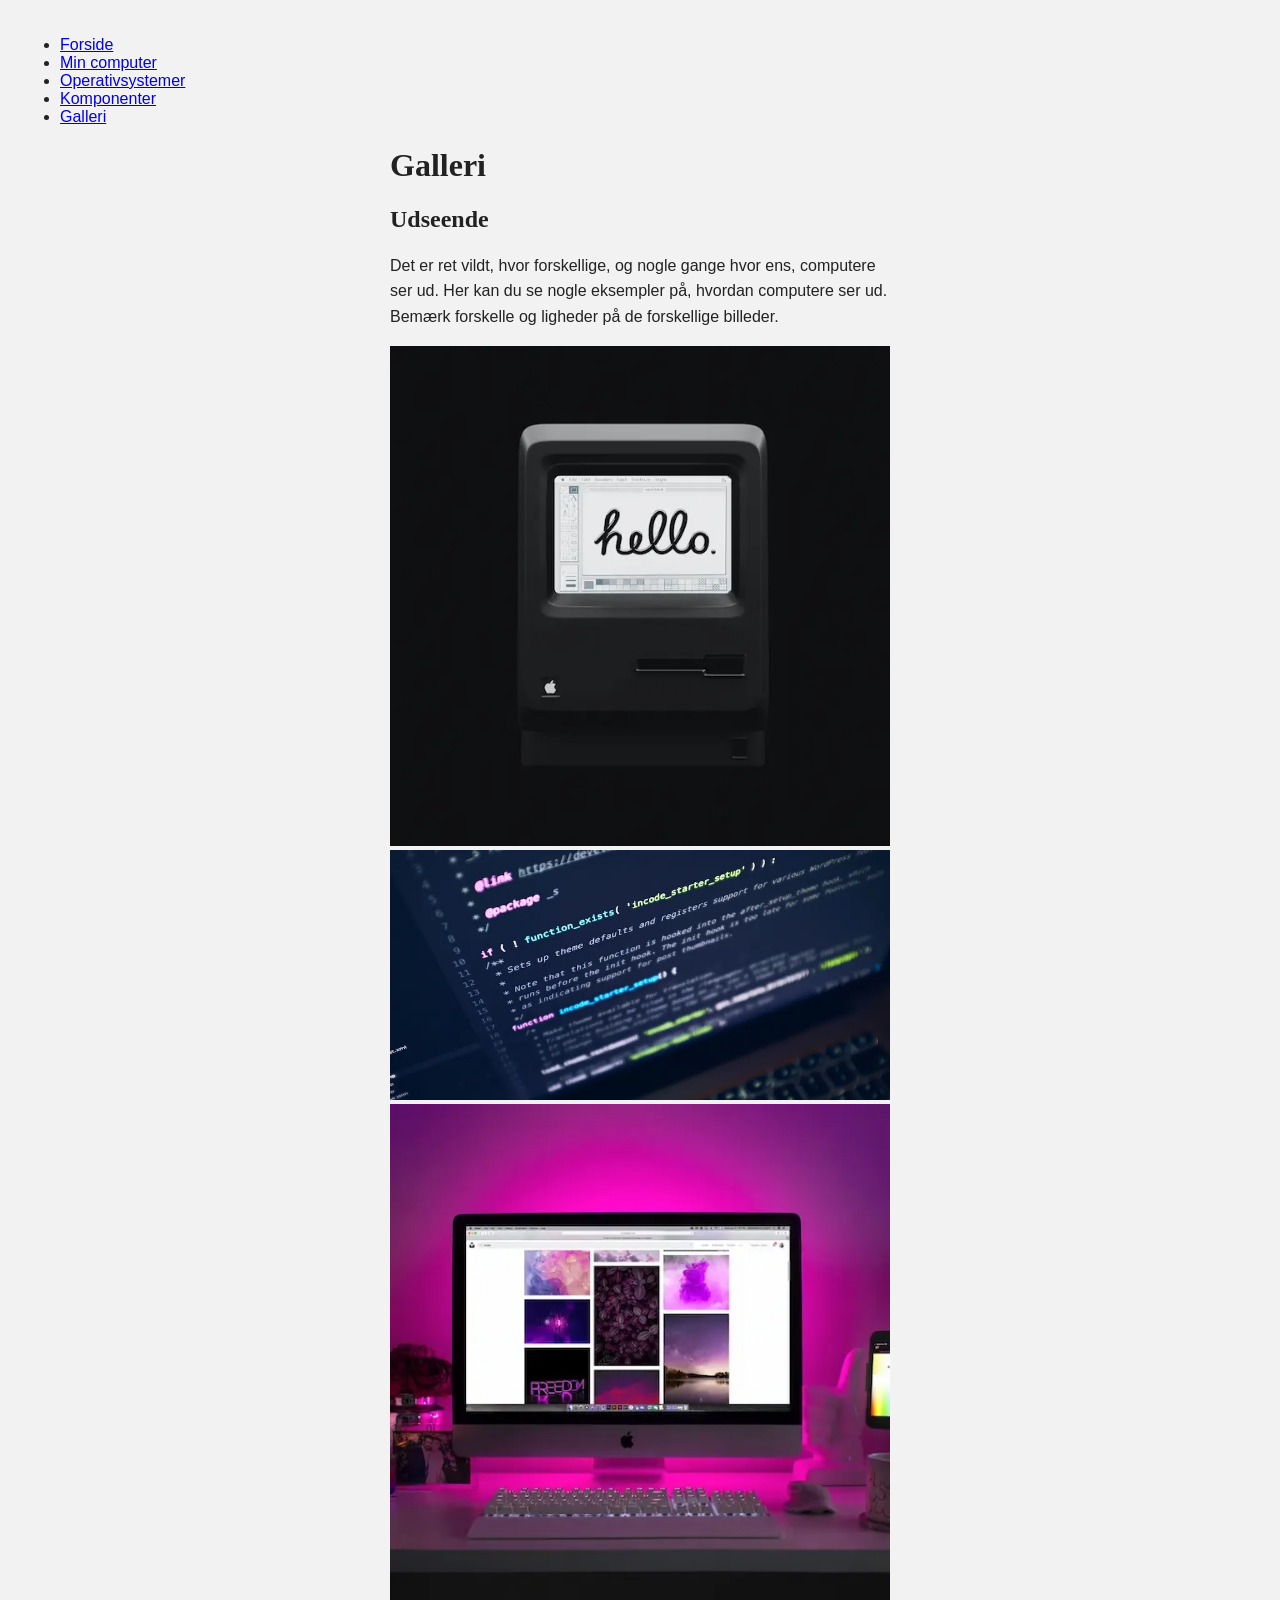
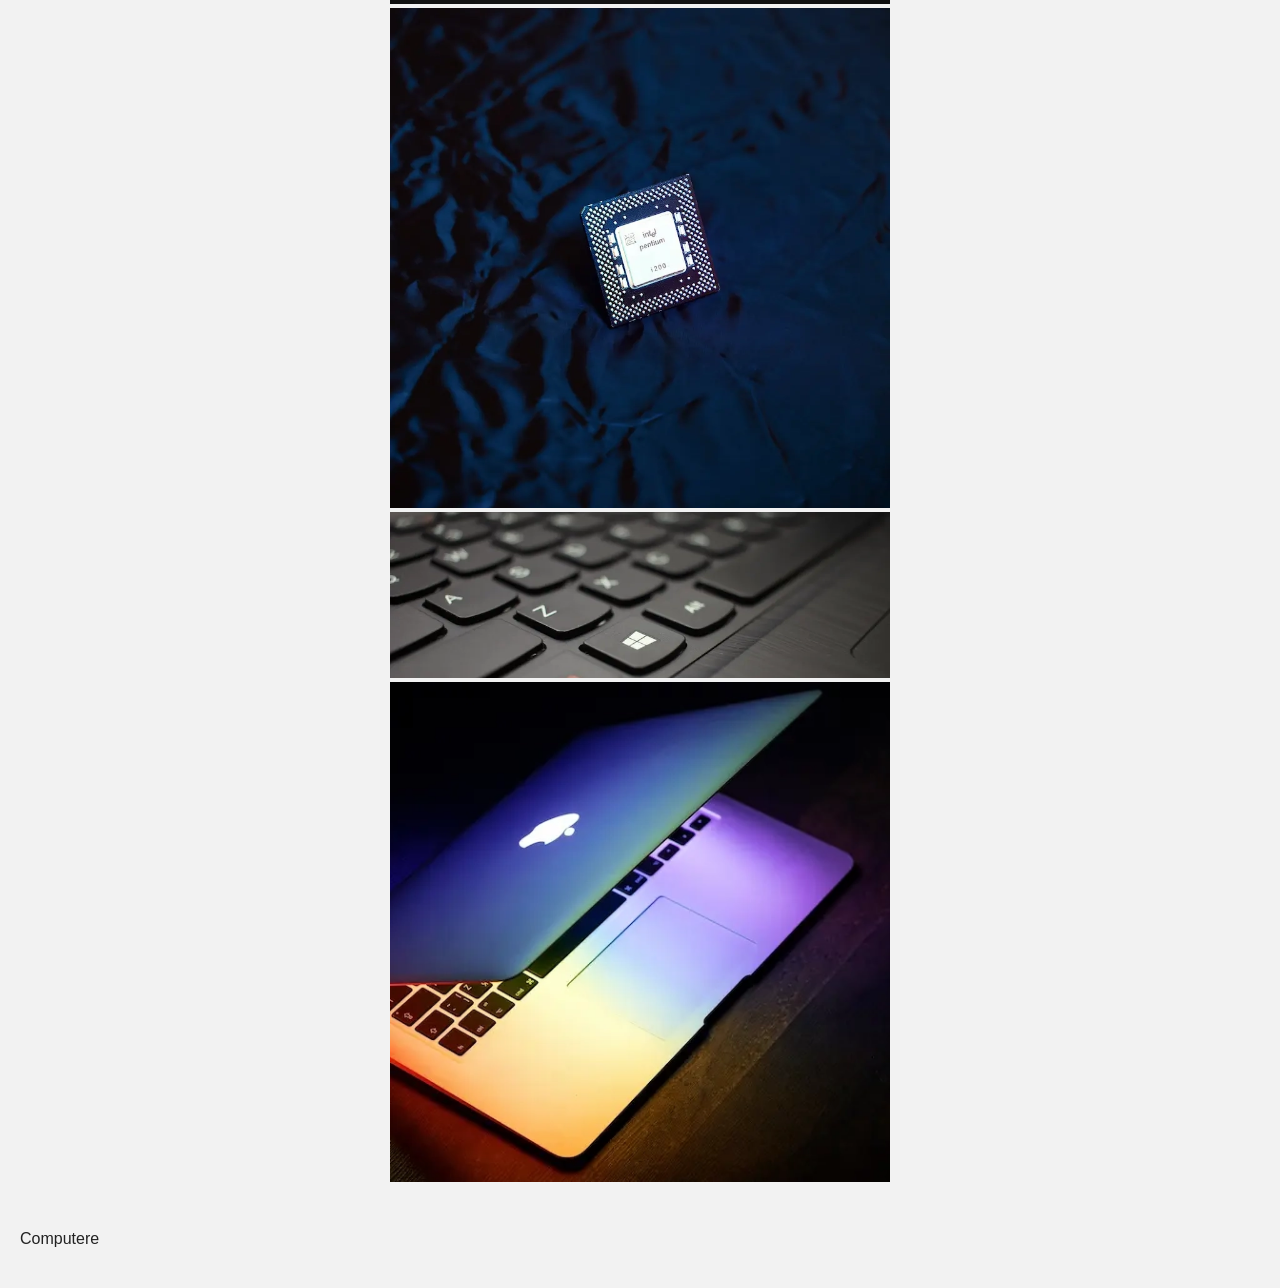
==== galleri.html @ 1dd6fb9d "Add files via upload" ====
<!doctype html>
<html lang="da">
  <head>
    <meta charset="UTF-8" />
    <meta name="viewport" content="width=device-width, initial-scale=1.0" />
    <meta name="robots" content="noindex" />
    <title>Galleri</title>
    <link rel="stylesheet" href="css/style.css" />
  </head>
  <body>
    <header>
      <nav>
        <ul>
          <li><a href="index.html">Forside</a></li>
          <li><a href="min_computer.html">Min computer</a></li>
          <li><a href="operativsystemer.html">Operativsystemer</a></li>
          <li><a href="komponenter.html">Komponenter</a></li>
          <li><a href="galleri.html">Galleri</a></li>
        </ul>
      </nav>
    </header>
    <main>
      <h1>Galleri</h1>
      <h2>Udseende</h2>
      <p>Det er ret vildt, hvor forskellige, og nogle gange hvor ens, computere ser ud. Her kan du se nogle eksempler på, hvordan computere ser ud. Bemærk forskelle og ligheder på de forskellige billeder.</p>
      <img src="images/galleri/apple-84.webp" alt="Ældre Apple-computer" />
      <img src="images/galleri/code.webp" alt="Kode på en computerskærm" />
      <img src="images/galleri/desktop-setup.webp" alt="Compter setup" />
      <img src="images/galleri/intel-chip.webp" alt="Intel chip" />
      <img src="images/galleri/keyboard.webp" alt="Tastatur" />
      <img src="images/galleri/macbook.webp" alt="Macbook" />
    </main>
    <footer>
      <p>Computere</p>
    </footer>
  </body>
</html>
---- css/style.css ----
body {
  margin: 0;
  padding: 20px;
  font-family: Arial, sans-serif;
  background-color: #f2f2f2;
  color: #222222;
}
h1,
h2,
h3 {
  font-family: Georgia, serif;
}
p {
  line-height: 1.6;
}
img {
  width: 100%;
  height: auto;
}
main {
  max-width: 500px;
  margin: 0 auto;
}
footer {
  margin-top: 40px;
}
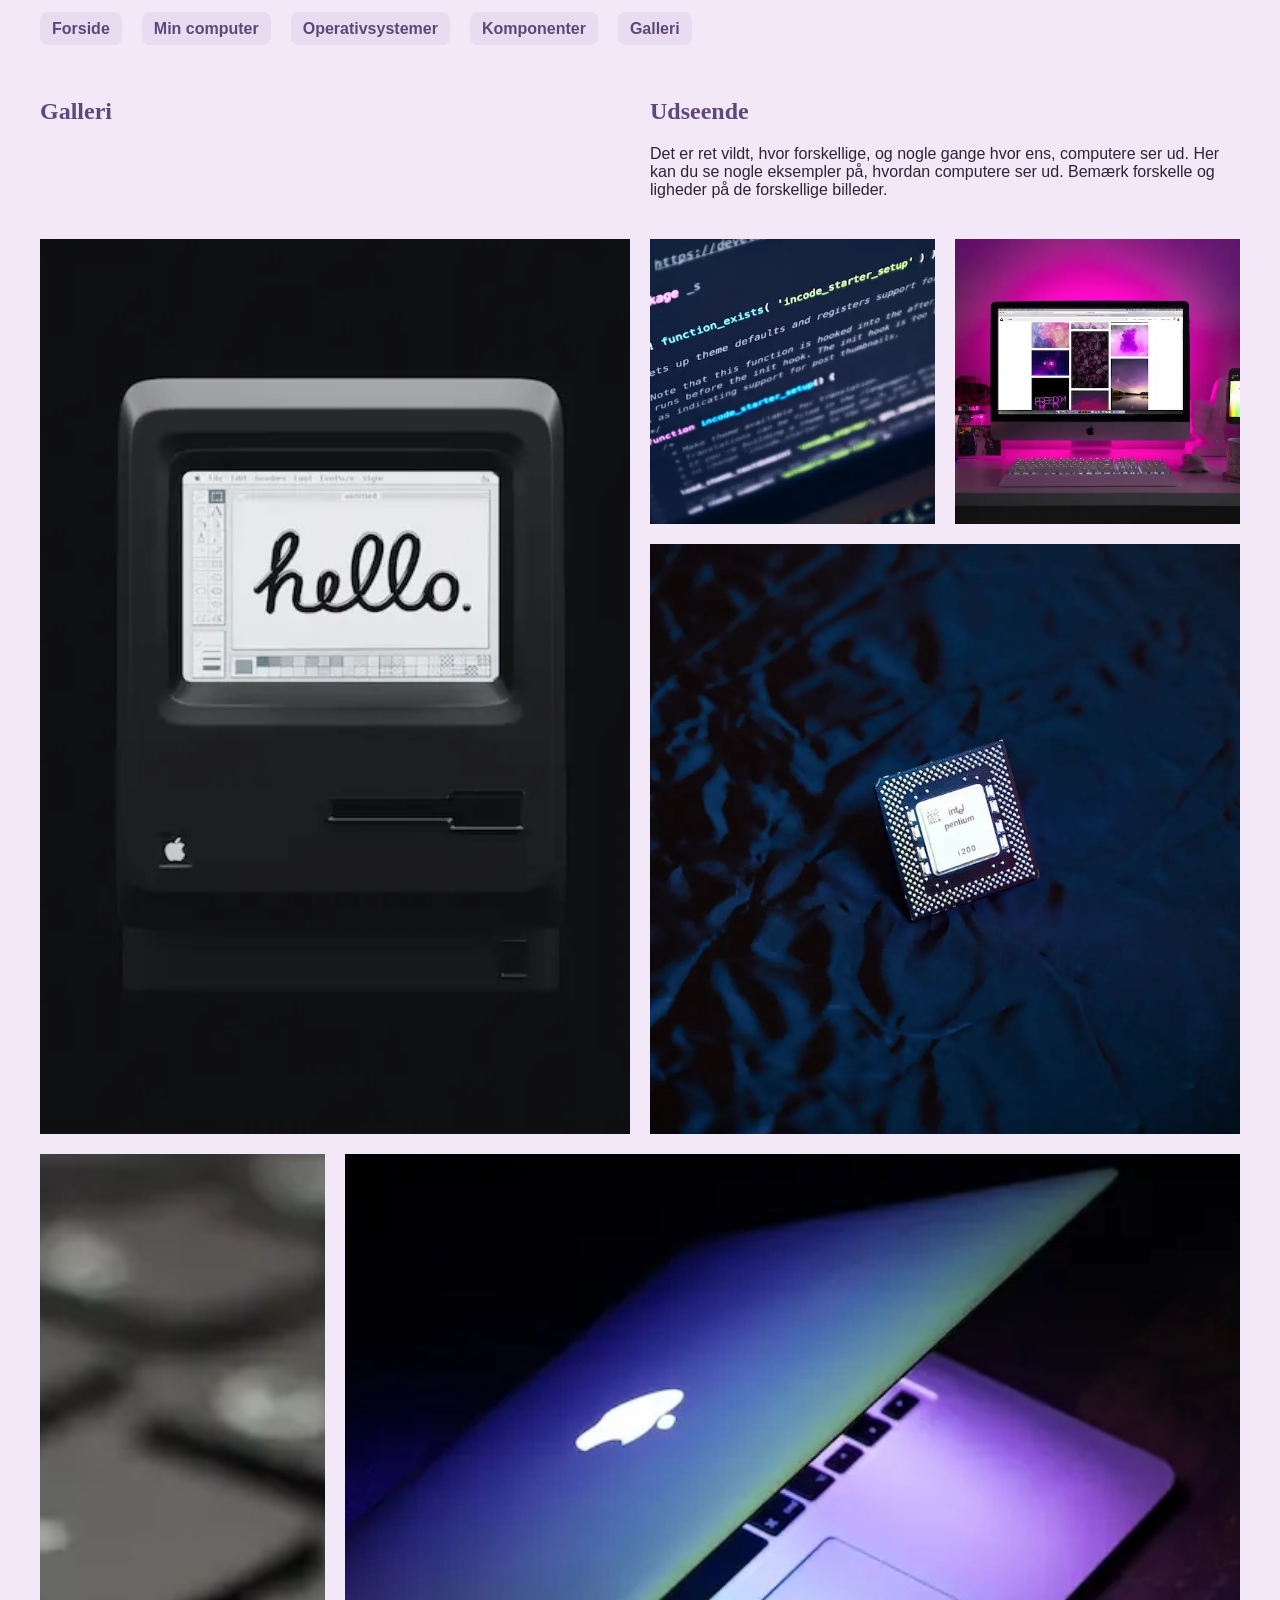
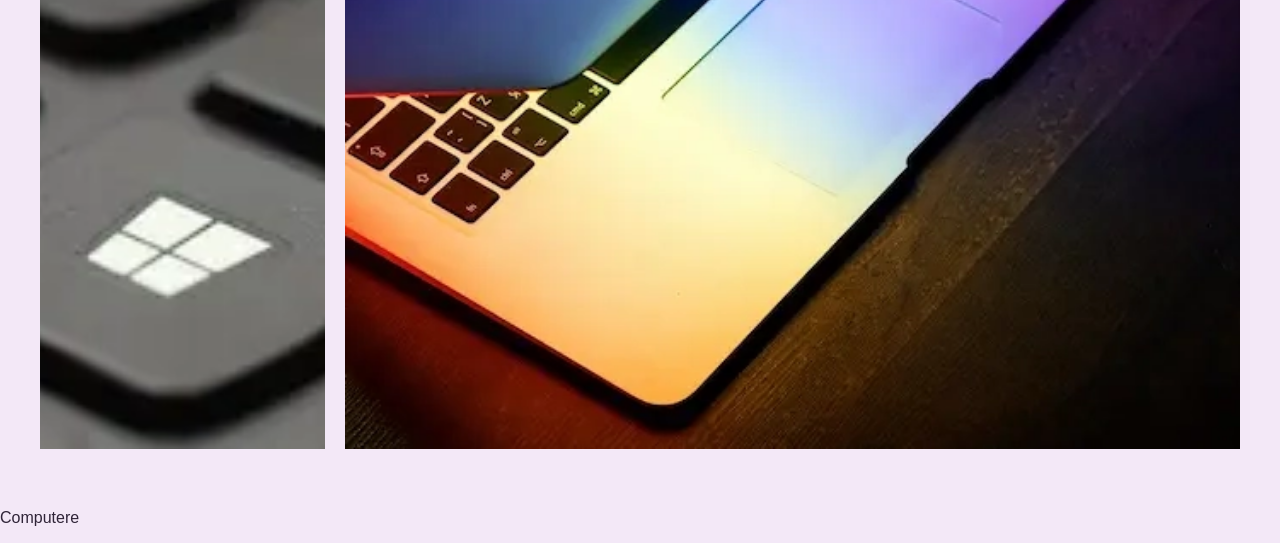
==== commit 4c1ad424: "Add files via upload" ====
--- a/galleri.html
+++ b/galleri.html
@@ -5,7 +5,8 @@
     <meta name="viewport" content="width=device-width, initial-scale=1.0" />
     <meta name="robots" content="noindex" />
     <title>Galleri</title>
-    <link rel="stylesheet" href="css/style.css" />
+    <link rel="stylesheet" href="css/generel.css" />
+    <link rel="stylesheet" href="css/layout.css" />
   </head>
   <body>
     <header>
@@ -20,15 +21,23 @@
       </nav>
     </header>
     <main>
-      <h1>Galleri</h1>
-      <h2>Udseende</h2>
-      <p>Det er ret vildt, hvor forskellige, og nogle gange hvor ens, computere ser ud. Her kan du se nogle eksempler på, hvordan computere ser ud. Bemærk forskelle og ligheder på de forskellige billeder.</p>
-      <img src="images/galleri/apple-84.webp" alt="Ældre Apple-computer" />
-      <img src="images/galleri/code.webp" alt="Kode på en computerskærm" />
-      <img src="images/galleri/desktop-setup.webp" alt="Compter setup" />
-      <img src="images/galleri/intel-chip.webp" alt="Intel chip" />
-      <img src="images/galleri/keyboard.webp" alt="Tastatur" />
-      <img src="images/galleri/macbook.webp" alt="Macbook" />
+      <section class="grid_1-1">
+        <div>
+          <h1>Galleri</h1>
+        </div>
+        <div>
+          <h2>Udseende</h2>
+          <p>Det er ret vildt, hvor forskellige, og nogle gange hvor ens, computere ser ud. Her kan du se nogle eksempler på, hvordan computere ser ud. Bemærk forskelle og ligheder på de forskellige billeder.</p>
+        </div>
+      </section>
+      <section class="grid_1-1-1-1">
+        <img src="images/galleri/apple-84.webp" alt="Ældre Apple-computer" />
+        <img src="images/galleri/code.webp" alt="Kode på en computerskærm" />
+        <img src="images/galleri/desktop-setup.webp" alt="Compter setup" />
+        <img src="images/galleri/intel-chip.webp" alt="Intel chip" />
+        <img src="images/galleri/keyboard.webp" alt="Tastatur" />
+        <img src="images/galleri/macbook.webp" alt="Macbook" />
+      </section>
     </main>
     <footer>
       <p>Computere</p>
--- a/css/generel.css
+++ b/css/generel.css
@@ -0,0 +1,72 @@
+body {
+  margin: 0;
+  font-family: Arial, sans-serif;
+  background-color: #f7f4fb;
+  color: #2f243a;
+}
+main {
+  max-width: 1200px;
+  margin: 0 auto;
+  padding: 20px;
+}
+h1,
+h2,
+h3 {
+  color: #5f477a;
+  font-family: Georgia, serif;
+}
+a {
+  color: #6f55a3;
+}
+img {
+  width: 100%;
+  height: auto;
+  display: block;
+}
+nav ul {
+  list-style: none;
+  padding: 0;
+  margin: 0;
+  display: flex;
+  gap: 20px;
+  flex-wrap: wrap;
+}
+nav a {
+  text-decoration: none;
+  color: #5f477a;
+  font-weight: bold;
+}
+main {
+  max-width: 1200px;
+  margin: 0 auto;
+}
+header {
+  max-width: 1200px;
+  margin: 0 auto;
+}
+body {
+  margin: 0;
+  background-color: #f3e8f7;
+  color: #2f2438;
+}
+header {
+  padding: 20px 0;
+}
+nav a {
+  padding: 8px 12px;
+  border-radius: 8px;
+}
+nav a {
+  background-color: #eadcf0;
+  text-decoration: none;
+}
+nav a:hover {
+  background-color: #6b4c7a;
+  color: #fff;
+}
+main {
+  padding: 20px;
+}
+section {
+  margin-bottom: 24px;
+}
--- a/css/layout.css
+++ b/css/layout.css
@@ -0,0 +1,77 @@
+.grid_2-1,
+.grid_1-1 {
+  display: grid;
+  gap: 20px;
+}
+@media (min-width: 800px) {
+  .grid_2-1 {
+    grid-template-columns: 2fr 1fr;
+  }
+  .grid_1-1 {
+    grid-template-columns: 1fr 1fr;
+  }
+  .grid_5-3 {
+    display: grid;
+    grid-template-columns: 5fr 3fr;
+    gap: 20px;
+  }
+  .grid_2-3 {
+    display: grid;
+    grid-template-columns: 2fr 3fr;
+    gap: 20px;
+  }
+  .grid_3-2 {
+    display: grid;
+    grid-template-columns: 3fr 2fr;
+    gap: 20px;
+  }
+  .grid_1-1-1 {
+    display: grid;
+    grid-template-columns: repeat(3, 1fr);
+    gap: 20px;
+  }
+  .grid_1-1-1-1 {
+    display: grid;
+    grid-template-columns: repeat(4, 1fr);
+    gap: 20px;
+  }
+  .grid_1-1-1-1 img {
+    width: 100%;
+    height: 100%;
+    object-fit: cover;
+  }
+  .grid_1-1-1-1 img:nth-child(1) {
+    grid-column: 1 / 3;
+    grid-row: 1 / 3;
+  }
+  .grid_1-1-1-1 img:nth-child(2) {
+    grid-column: 3;
+    grid-row: 1;
+  }
+  .grid_1-1-1-1 img:nth-child(3) {
+    grid-column: 4;
+    grid-row: 1;
+  }
+  .grid_1-1-1-1 img:nth-child(4) {
+    grid-column: 3 / 5;
+    grid-row: 2;
+  }
+  .grid_1-1-1-1 img:nth-child(5) {
+    grid-column: 1;
+    grid-row: 3;
+  }
+  .grid_1-1-1-1 img:nth-child(6) {
+    grid-column: 2 / 5;
+    grid-row: 3;
+  }
+  .order {
+    order: -1;
+  }
+}
+.flex_col {
+  display: flex;
+  flex-direction: column;
+}
+.flex_col > :last-child {
+  margin-top: auto;
+}
